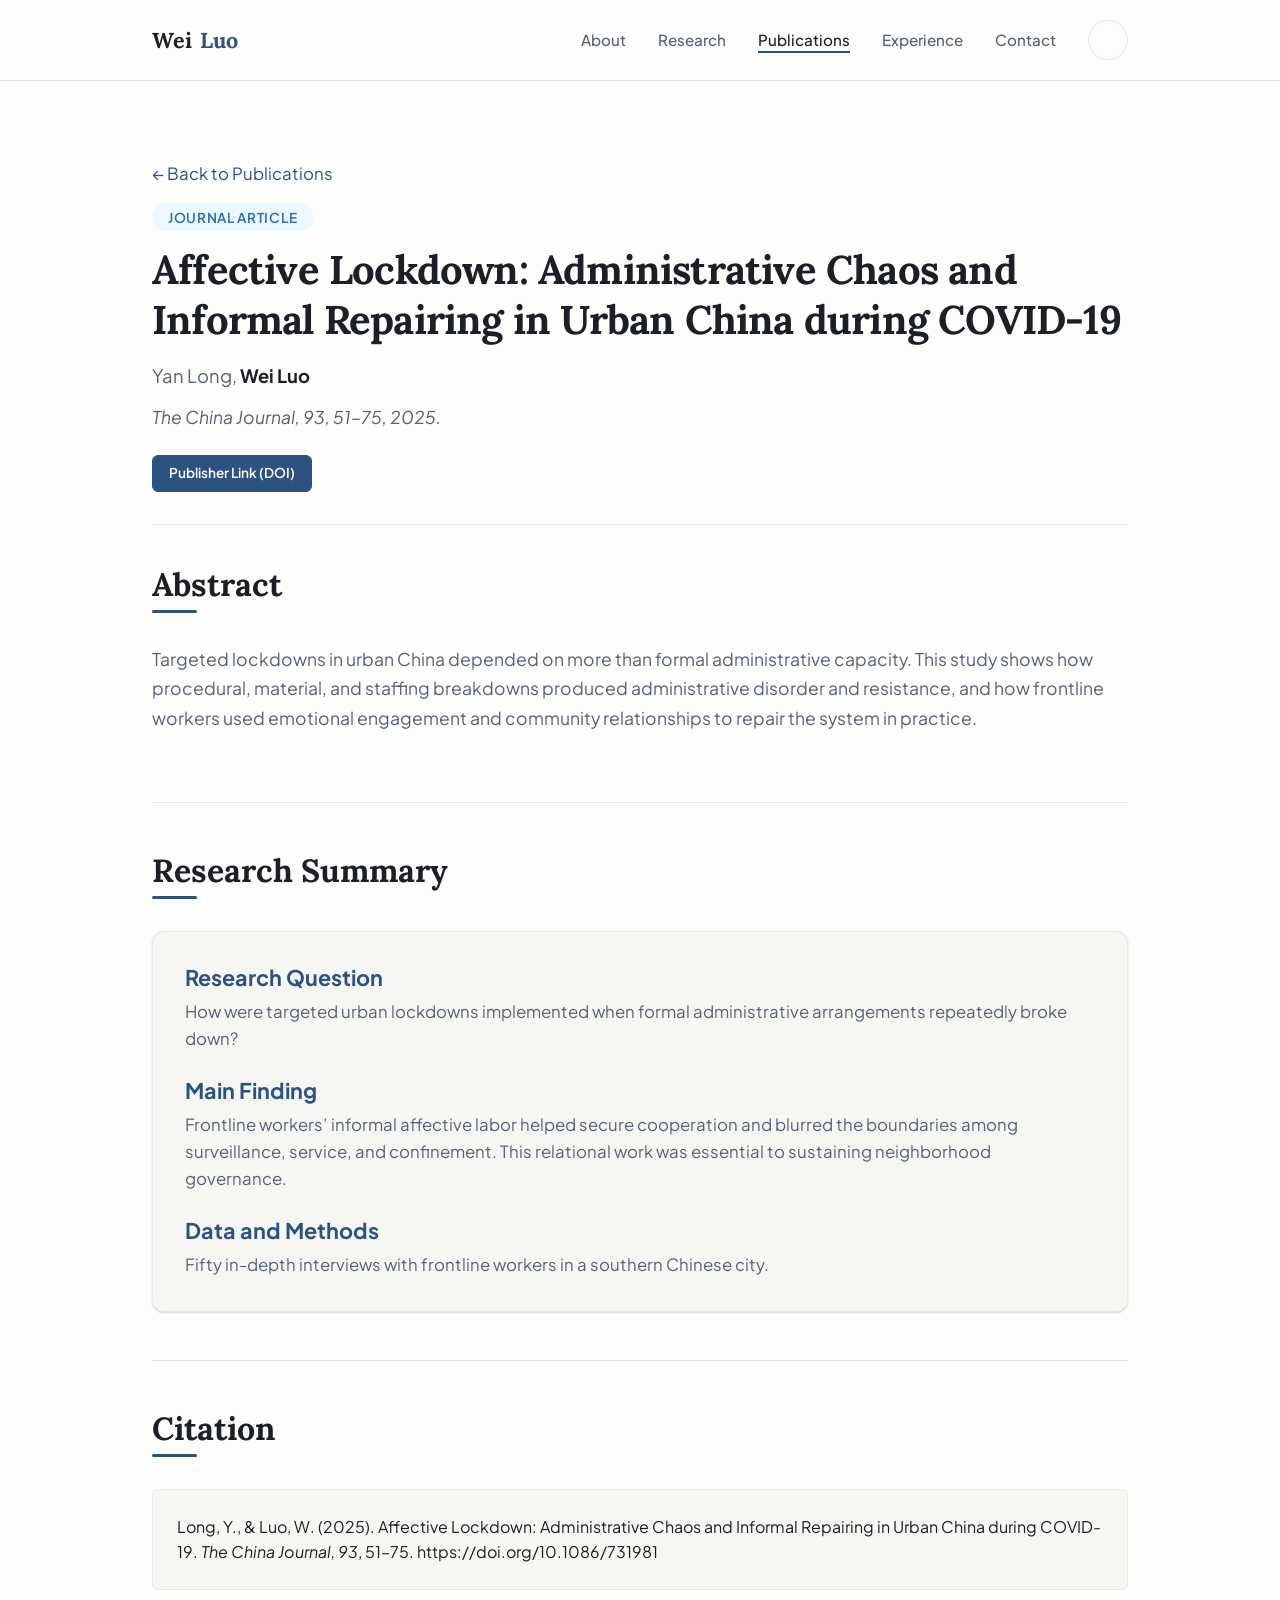
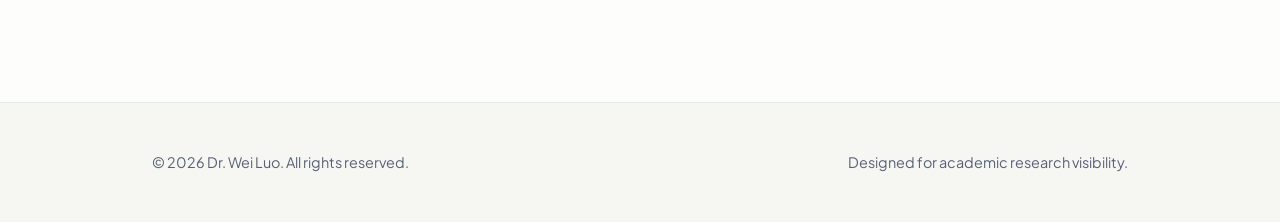
==== publications/affective-lockdown.html @ ee6fdefd "Add Affective Lockdown publication page" ====
<!DOCTYPE html>
<html lang="en">
<head>
  <meta charset="UTF-8">
  <meta name="viewport" content="width=device-width, initial-scale=1.0">
  <meta name="description" content="A study of administrative breakdowns and frontline workers’ informal affective labor during targeted lockdowns in urban China by Yan Long and Wei Luo.">

  <!-- Google Scholar Bibliographic Metadata -->
  <meta name="citation_title" content="Affective Lockdown: Administrative Chaos and Informal Repairing in Urban China during COVID-19">
  <meta name="citation_author" content="Long, Yan">
  <meta name="citation_author" content="Luo, Wei">
  <meta name="citation_publication_date" content="2025">
  <meta name="citation_journal_title" content="The China Journal">
  <meta name="citation_volume" content="93">
  <meta name="citation_firstpage" content="51">
  <meta name="citation_lastpage" content="75">
  <meta name="citation_doi" content="10.1086/731981">

  <title>Affective Lockdown: Administrative Chaos and Informal Repairing in Urban China during COVID-19 | Dr. Wei Luo</title>
  <link rel="stylesheet" href="../styles.css">

  <script type="application/ld+json">
  {
    "@context":"https://schema.org",
    "@type":"ScholarlyArticle",
    "name":"Affective Lockdown: Administrative Chaos and Informal Repairing in Urban China during COVID-19",
    "author":[{"@type":"Person","name":"Yan Long"},{"@type":"Person","name":"Wei Luo"}],
    "datePublished":"2025",
    "isPartOf":{"@type":"PublicationJournal","name":"The China Journal"},
    "doi":"10.1086/731981",
    "url":"https://wei-luo.com/publications/affective-lockdown.html"
  }
  </script>
</head>
<body>
  <header>
    <div class="nav-container">
      <a href="../index.html" class="logo" id="site-logo">Wei<span>Luo</span></a>
      <ul class="nav-links">
        <li><a href="../index.html#about" id="nav-about">About</a></li>
        <li><a href="../index.html#research" id="nav-research">Research</a></li>
        <li><a href="../index.html#publications" class="active" id="nav-publications">Publications</a></li>
        <li><a href="../index.html#experience" id="nav-experience">Experience</a></li>
        <li><a href="../index.html#contact" id="nav-contact">Contact</a></li>
        <li><button id="theme-toggle" class="theme-toggle-btn" aria-label="Toggle Theme"></button></li>
      </ul>
    </div>
  </header>

  <main class="container" style="padding-top: 5rem;">
    <p style="margin-bottom: 1rem;"><a href="../index.html#publications">&larr; Back to Publications</a></p>
    <article>
      <header style="margin-bottom: 2.5rem; border-bottom: 1px solid var(--border); padding-bottom: 2rem;">
        <span class="pub-tag journal" style="font-size: 0.85rem; padding: 0.35rem 1rem; border-radius: 100px;">Journal Article</span>
        <h1 style="font-size: 2.5rem; margin-top: 1rem; margin-bottom: 1rem;">Affective Lockdown: Administrative Chaos and Informal Repairing in Urban China during COVID-19</h1>
        <div class="pub-authors" style="font-size: 1.15rem; margin-bottom: 0.75rem;">Yan Long, <strong>Wei Luo</strong></div>
        <div class="pub-venue" style="font-size: 1.1rem; color: var(--text-secondary); margin-bottom: 1.5rem;"><em>The China Journal</em>, 93, 51–75, 2025.</div>
        <div class="pub-links">
          <a href="https://doi.org/10.1086/731981" class="pub-link-btn primary-btn" target="_blank">Publisher Link (DOI)</a>
        </div>
      </header>

      <section style="padding: 0 0 3rem 0;">
        <h2>Abstract</h2>
        <p style="font-size: 1.1rem; line-height: 1.7; margin-top: 1rem;">Targeted lockdowns in urban China depended on more than formal administrative capacity. This study shows how procedural, material, and staffing breakdowns produced administrative disorder and resistance, and how frontline workers used emotional engagement and community relationships to repair the system in practice.</p>
      </section>

      <section style="padding: 3rem 0; border-top: 1px solid var(--border);">
        <h2>Research Summary</h2>
        <div class="bio-details" style="grid-template-columns: 1fr; gap: 2rem; margin-top: 1.5rem;">
          <div class="bio-card" style="background-color: var(--bg-secondary); border-radius: var(--radius-md); padding: 2rem;">
            <h3 style="font-family: var(--font-sans); margin-bottom: 0.5rem; color: var(--accent);">Research Question</h3>
            <p style="margin-bottom: 1.5rem;">How were targeted urban lockdowns implemented when formal administrative arrangements repeatedly broke down?</p>
            <h3 style="font-family: var(--font-sans); margin-bottom: 0.5rem; color: var(--accent);">Main Finding</h3>
            <p style="margin-bottom: 1.5rem;">Frontline workers’ informal affective labor helped secure cooperation and blurred the boundaries among surveillance, service, and confinement. This relational work was essential to sustaining neighborhood governance.</p>
            <h3 style="font-family: var(--font-sans); margin-bottom: 0.5rem; color: var(--accent);">Data and Methods</h3>
            <p style="margin-bottom: 0;">Fifty in-depth interviews with frontline workers in a southern Chinese city.</p>
          </div>
        </div>
      </section>

      <section style="padding: 3rem 0; border-top: 1px solid var(--border); margin-bottom: 3rem;">
        <h2>Citation</h2>
        <div style="background-color: var(--bg-secondary); padding: 1.5rem; border-radius: var(--radius-sm); border: 1px solid var(--border); margin-top: 1.5rem;">
          Long, Y., &amp; Luo, W. (2025). Affective Lockdown: Administrative Chaos and Informal Repairing in Urban China during COVID-19. <em>The China Journal, 93</em>, 51–75. https://doi.org/10.1086/731981
        </div>
      </section>
    </article>
  </main>

  <footer>
    <div class="container footer-content">
      <div class="footer-copy">&copy; 2026 Dr. Wei Luo. All rights reserved.</div>
      <div class="footer-copy">Designed for academic research visibility.</div>
    </div>
  </footer>
  <script src="../script.js"></script>
</body>
</html>
---- styles.css ----
/* Google Fonts */
@import url('https://fonts.googleapis.com/css2?family=Lora:ital,wght@0,400..700;1,400..700&family=Plus+Jakarta+Sans:ital,wght@0,300..800;1,300..800&display=swap');

/* CSS Variables & Theme Setup */
:root {
  /* Colors - Light Theme (Academic & Clean) */
  --bg-primary: #fdfdfc;
  --bg-secondary: #f6f6f3;
  --bg-tertiary: #eeeeea;
  --text-primary: #1c1f26;
  --text-secondary: #586174;
  --accent: #2c5282;          /* Academic Navy */
  --accent-light: #ebf8ff;
  --accent-muted: #4a5568;
  --border: #e2e8f0;
  --shadow-sm: 0 1px 3px rgba(0,0,0,0.05), 0 1px 2px rgba(0,0,0,0.1);
  --shadow-md: 0 4px 6px -1px rgba(0,0,0,0.05), 0 2px 4px -1px rgba(0,0,0,0.06);
  --shadow-lg: 0 10px 15px -3px rgba(0, 0, 0, 0.05), 0 4px 6px -2px rgba(0, 0, 0, 0.05);
  --radius-sm: 6px;
  --radius-md: 12px;
  --radius-lg: 18px;
  --transition: all 0.3s cubic-bezier(0.4, 0, 0.2, 1);
  
  /* Fonts */
  --font-serif: 'Lora', Georgia, serif;
  --font-sans: 'Plus Jakarta Sans', system-ui, -apple-system, sans-serif;
  
  /* Layout */
  --container-width: 1040px;
}

[data-theme="dark"] {
  /* Colors - Dark Theme (Sleek Slate) */
  --bg-primary: #0b0f19;
  --bg-secondary: #151c2c;
  --bg-tertiary: #1f293d;
  --text-primary: #f8fafc;
  --text-secondary: #94a3b8;
  --accent: #60a5fa;          /* Electric Academic Blue */
  --accent-light: rgba(96, 165, 250, 0.1);
  --accent-muted: #cbd5e1;
  --border: #1e293b;
  --shadow-sm: 0 1px 3px rgba(0,0,0,0.2);
  --shadow-md: 0 4px 6px -1px rgba(0,0,0,0.3);
  --shadow-lg: 0 10px 15px -3px rgba(0,0,0,0.4);
}

/* Reset and Base Styles */
* {
  box-sizing: border-box;
  margin: 0;
  padding: 0;
}

html {
  scroll-behavior: smooth;
  font-size: 16px;
}

body {
  font-family: var(--font-sans);
  background-color: var(--bg-primary);
  color: var(--text-primary);
  line-height: 1.6;
  -webkit-font-smoothing: antialiased;
  transition: background-color 0.3s ease, color 0.3s ease;
}

/* Typography */
h1, h2, h3, h4 {
  font-family: var(--font-serif);
  color: var(--text-primary);
  font-weight: 700;
  line-height: 1.25;
}

h1 {
  font-size: 2.75rem;
  letter-spacing: -0.02em;
}

h2 {
  font-size: 2rem;
  position: relative;
  padding-bottom: 0.5rem;
  margin-bottom: 2rem;
}

h2::after {
  content: '';
  position: absolute;
  bottom: 0;
  left: 0;
  width: 45px;
  height: 3px;
  background-color: var(--accent);
  border-radius: 2px;
  transition: var(--transition);
}

h3 {
  font-size: 1.35rem;
  margin-bottom: 0.5rem;
}

p {
  color: var(--text-secondary);
  margin-bottom: 1.25rem;
  font-size: 1.05rem;
}

a {
  color: var(--accent);
  text-decoration: none;
  transition: var(--transition);
}

a:hover {
  opacity: 0.85;
}

/* Navigation Bar */
header {
  position: sticky;
  top: 0;
  z-index: 100;
  background-color: rgba(253, 253, 252, 0.8);
  backdrop-filter: blur(12px);
  -webkit-backdrop-filter: blur(12px);
  border-bottom: 1px solid var(--border);
  transition: var(--transition);
}

[data-theme="dark"] header {
  background-color: rgba(11, 15, 25, 0.8);
}

.nav-container {
  max-width: var(--container-width);
  margin: 0 auto;
  padding: 1.25rem 2rem;
  display: flex;
  justify-content: space-between;
  align-items: center;
}

.logo {
  font-family: var(--font-serif);
  font-weight: 700;
  font-size: 1.35rem;
  color: var(--text-primary);
  display: flex;
  align-items: center;
  gap: 0.5rem;
}

.logo span {
  color: var(--accent);
}

.nav-links {
  display: flex;
  list-style: none;
  gap: 2rem;
  align-items: center;
}

.nav-links a {
  color: var(--text-secondary);
  font-weight: 500;
  font-size: 0.95rem;
  padding: 0.25rem 0;
  position: relative;
}

.nav-links a:hover,
.nav-links a.active {
  color: var(--text-primary);
}

.nav-links a::after {
  content: '';
  position: absolute;
  bottom: 0;
  left: 0;
  width: 100%;
  height: 2px;
  background-color: var(--accent);
  transform: scaleX(0);
  transform-origin: right;
  transition: transform 0.3s ease;
}

.nav-links a:hover::after,
.nav-links a.active::after {
  transform: scaleX(1);
  transform-origin: left;
}

/* Theme Toggle Button */
.theme-toggle-btn {
  background: none;
  border: 1px solid var(--border);
  color: var(--text-primary);
  cursor: pointer;
  width: 40px;
  height: 40px;
  border-radius: 50%;
  display: flex;
  align-items: center;
  justify-content: center;
  transition: var(--transition);
}

.theme-toggle-btn:hover {
  background-color: var(--bg-secondary);
  transform: scale(1.05);
}

.theme-toggle-btn svg {
  width: 18px;
  height: 18px;
  fill: currentColor;
}

/* Mobile Nav Toggle */
.mobile-nav-toggle {
  display: none;
  background: none;
  border: none;
  cursor: pointer;
  padding: 0.5rem;
}

/* Container */
.container {
  max-width: var(--container-width);
  margin: 0 auto;
  padding: 0 2rem;
}

/* Section styling */
section {
  padding: 5.5rem 0;
}

/* Hero Section */
.hero {
  display: flex;
  align-items: center;
  gap: 4rem;
  padding-top: 7rem;
  padding-bottom: 5.5rem;
}

.hero-content {
  flex: 1.2;
}

.hero-tag {
  display: inline-block;
  background-color: var(--accent-light);
  color: var(--accent);
  padding: 0.35rem 1rem;
  border-radius: 100px;
  font-size: 0.85rem;
  font-weight: 600;
  margin-bottom: 1.5rem;
  letter-spacing: 0.05em;
  text-transform: uppercase;
}

.hero-content h1 {
  margin-bottom: 1.5rem;
}

.hero-content p.subtitle {
  font-family: var(--font-serif);
  font-size: 1.25rem;
  font-style: italic;
  color: var(--text-primary);
  margin-bottom: 2rem;
}

.hero-image-container {
  flex: 0.8;
  display: flex;
  justify-content: center;
  position: relative;
}

.hero-image-wrapper {
  width: 320px;
  height: 320px;
  border-radius: var(--radius-sm);
  overflow: hidden;
  border: 1px solid var(--border);
  box-shadow: var(--shadow-md);
}

.hero-image {
  display: block;
  width: 100%;
  height: 100%;
  object-fit: cover;
}

.social-links {
  display: flex;
  gap: 1.25rem;
  margin-top: 2rem;
}

.social-btn {
  display: inline-flex;
  align-items: center;
  justify-content: center;
  width: 44px;
  height: 44px;
  border-radius: 50%;
  background-color: var(--bg-secondary);
  border: 1px solid var(--border);
  color: var(--text-secondary);
  font-size: 1.2rem;
  transition: var(--transition);
}

.social-btn:hover {
  background-color: var(--accent);
  color: var(--bg-primary);
  transform: translateY(-3px);
  box-shadow: var(--shadow-md);
}

/* About / Biography section details */
.bio-details {
  display: grid;
  grid-template-columns: 1.5fr 1fr;
  gap: 3.5rem;
}

.bio-card {
  background-color: var(--bg-secondary);
  padding: 2.5rem;
  border-radius: var(--radius-md);
  border: 1px solid var(--border);
  box-shadow: var(--shadow-sm);
}

.bio-card h3 {
  font-family: var(--font-sans);
  font-weight: 700;
  margin-bottom: 1.5rem;
  color: var(--text-primary);
}

.interest-list {
  list-style: none;
  display: flex;
  flex-direction: column;
  gap: 1rem;
}

.interest-item {
  display: flex;
  align-items: flex-start;
  gap: 0.75rem;
}

.interest-item svg {
  width: 20px;
  height: 20px;
  color: var(--accent);
  margin-top: 0.15rem;
  flex-shrink: 0;
}

/* Publications Grid & Interactive Filters */
.filter-container {
  display: flex;
  gap: 1rem;
  margin-bottom: 2.5rem;
  flex-wrap: wrap;
}

.filter-btn {
  background-color: var(--bg-secondary);
  border: 1px solid var(--border);
  color: var(--text-secondary);
  padding: 0.5rem 1.25rem;
  border-radius: 100px;
  font-weight: 500;
  font-size: 0.9rem;
  cursor: pointer;
  transition: var(--transition);
}

.filter-btn:hover,
.filter-btn.active {
  background-color: var(--accent);
  color: var(--bg-primary);
  border-color: var(--accent);
}

.publication-list {
  display: flex;
  flex-direction: column;
  gap: 1.5rem;
}

.publication-item {
  background-color: var(--bg-primary);
  border: 1px solid var(--border);
  padding: 2rem;
  border-radius: var(--radius-md);
  box-shadow: var(--shadow-sm);
  transition: var(--transition);
  position: relative;
  overflow: hidden;
}

.publication-item:hover {
  transform: translateY(-2px);
  box-shadow: var(--shadow-md);
  border-color: var(--accent);
}

.pub-meta {
  display: flex;
  align-items: center;
  gap: 1rem;
  margin-bottom: 0.75rem;
  flex-wrap: wrap;
}

.pub-tag {
  font-size: 0.75rem;
  font-weight: 600;
  text-transform: uppercase;
  letter-spacing: 0.05em;
  padding: 0.25rem 0.75rem;
  border-radius: 4px;
  background-color: var(--bg-secondary);
  color: var(--text-secondary);
}

.pub-tag.journal {
  background-color: #ebf8ff;
  color: #2b6cb0;
}

[data-theme="dark"] .pub-tag.journal {
  background-color: rgba(96, 165, 250, 0.15);
  color: #93c5fd;
}

.pub-tag.conference {
  background-color: #f0fff4;
  color: #2f855a;
}

[data-theme="dark"] .pub-tag.conference {
  background-color: rgba(74, 222, 128, 0.15);
  color: #86efac;
}

.pub-year {
  font-size: 0.85rem;
  color: var(--text-secondary);
  font-weight: 600;
}

.pub-title {
  font-family: var(--font-serif);
  font-size: 1.35rem;
  font-weight: 700;
  margin-bottom: 0.75rem;
  color: var(--text-primary);
}

.pub-authors {
  font-size: 0.95rem;
  color: var(--text-secondary);
  margin-bottom: 1rem;
}

.pub-authors strong {
  color: var(--text-primary);
}

.pub-venue {
  font-style: italic;
  font-size: 0.95rem;
  color: var(--text-secondary);
  margin-bottom: 1.25rem;
}

.pub-links {
  display: flex;
  gap: 1rem;
  flex-wrap: wrap;
}

.pub-link-btn {
  display: inline-flex;
  align-items: center;
  gap: 0.5rem;
  padding: 0.4rem 1rem;
  border-radius: var(--radius-sm);
  background-color: var(--bg-secondary);
  border: 1px solid var(--border);
  font-size: 0.85rem;
  font-weight: 600;
  color: var(--text-primary);
  transition: var(--transition);
}

.pub-link-btn:hover {
  background-color: var(--accent);
  color: var(--bg-primary);
  border-color: var(--accent);
}

.pub-link-btn.primary-btn {
  background-color: var(--accent);
  color: var(--bg-primary);
  border-color: var(--accent);
}

.pub-link-btn.primary-btn:hover {
  opacity: 0.9;
}

.abstract-toggle {
  background: none;
  border: none;
  color: var(--accent);
  font-weight: 600;
  font-size: 0.85rem;
  cursor: pointer;
  padding: 0.4rem 0;
  display: flex;
  align-items: center;
  gap: 0.25rem;
}

.abstract-content {
  max-height: 0;
  overflow: hidden;
  transition: max-height 0.4s cubic-bezier(0.4, 0, 0.2, 1);
  background-color: var(--bg-secondary);
  border-radius: var(--radius-sm);
  margin-top: 1rem;
  font-size: 0.95rem;
}

.abstract-content.open {
  max-height: 300px;
  padding: 1.25rem;
  border: 1px solid var(--border);
}

/* Teaching and Research Experience Timeline */
.timeline {
  position: relative;
  max-width: 800px;
  margin: 0 auto;
}

.timeline::after {
  content: '';
  position: absolute;
  width: 2px;
  background-color: var(--border);
  top: 0;
  bottom: 0;
  left: 50%;
  margin-left: -1px;
}

.timeline-item {
  padding: 10px 40px;
  position: relative;
  background-color: inherit;
  width: 50%;
}

.timeline-item::after {
  content: '';
  position: absolute;
  width: 16px;
  height: 16px;
  right: -8px;
  background-color: var(--bg-primary);
  border: 4px solid var(--accent);
  top: 15px;
  border-radius: 50%;
  z-index: 1;
  transition: var(--transition);
}

.timeline-item:hover::after {
  background-color: var(--accent);
  transform: scale(1.2);
}

.left {
  left: 0;
}

.right {
  left: 50%;
}

.right::after {
  left: -8px;
}

.timeline-content {
  padding: 1.75rem;
  background-color: var(--bg-secondary);
  position: relative;
  border-radius: var(--radius-md);
  border: 1px solid var(--border);
  box-shadow: var(--shadow-sm);
}

.timeline-date {
  font-weight: 700;
  color: var(--accent);
  font-size: 0.9rem;
  margin-bottom: 0.5rem;
}

.timeline-content h3 {
  font-family: var(--font-sans);
  font-weight: 700;
  margin-bottom: 0.25rem;
}

.timeline-institution {
  font-style: italic;
  font-size: 0.95rem;
  color: var(--text-secondary);
  margin-bottom: 1rem;
}

/* News Section */
.news-grid {
  display: grid;
  grid-template-columns: repeat(auto-fill, minmax(300px, 1fr));
  gap: 2rem;
}

.news-card {
  background-color: var(--bg-secondary);
  border: 1px solid var(--border);
  border-radius: var(--radius-md);
  padding: 2rem;
  transition: var(--transition);
}

.news-card:hover {
  transform: translateY(-4px);
  box-shadow: var(--shadow-md);
  border-color: var(--accent);
}

.news-date {
  font-size: 0.85rem;
  font-weight: 600;
  color: var(--accent);
  margin-bottom: 0.75rem;
  display: block;
}

.news-card h3 {
  font-family: var(--font-serif);
  margin-bottom: 1rem;
}

/* Contact Details */
.contact-container {
  display: grid;
  grid-template-columns: 1fr 1fr;
  gap: 4rem;
}

.contact-info {
  display: flex;
  flex-direction: column;
  gap: 2rem;
}

.contact-method {
  display: flex;
  align-items: flex-start;
  gap: 1.25rem;
}

.contact-icon {
  width: 48px;
  height: 48px;
  border-radius: var(--radius-sm);
  background-color: var(--accent-light);
  color: var(--accent);
  display: flex;
  align-items: center;
  justify-content: center;
  font-size: 1.2rem;
  flex-shrink: 0;
}

.contact-text h4 {
  font-family: var(--font-sans);
  font-weight: 600;
  font-size: 1.1rem;
  margin-bottom: 0.25rem;
}

.contact-form {
  display: flex;
  flex-direction: column;
  gap: 1.25rem;
  background-color: var(--bg-secondary);
  padding: 2.5rem;
  border-radius: var(--radius-md);
  border: 1px solid var(--border);
}

.form-group {
  display: flex;
  flex-direction: column;
  gap: 0.5rem;
}

.form-group label {
  font-size: 0.9rem;
  font-weight: 600;
  color: var(--text-secondary);
}

.form-control {
  padding: 0.75rem 1rem;
  border-radius: var(--radius-sm);
  border: 1px solid var(--border);
  background-color: var(--bg-primary);
  color: var(--text-primary);
  font-family: var(--font-sans);
  font-size: 0.95rem;
  transition: var(--transition);
}

.form-control:focus {
  outline: none;
  border-color: var(--accent);
  box-shadow: 0 0 0 3px var(--accent-light);
}

.submit-btn {
  background-color: var(--accent);
  color: var(--bg-primary);
  border: none;
  padding: 0.85rem 1.5rem;
  border-radius: var(--radius-sm);
  font-weight: 600;
  cursor: pointer;
  transition: var(--transition);
  display: inline-flex;
  justify-content: center;
  align-items: center;
}

.submit-btn:hover {
  opacity: 0.95;
  transform: translateY(-1px);
}

/* Footer styling */
footer {
  background-color: var(--bg-secondary);
  border-top: 1px solid var(--border);
  padding: 3rem 0;
  margin-top: 4rem;
}

.footer-content {
  display: flex;
  justify-content: space-between;
  align-items: center;
  flex-wrap: wrap;
  gap: 1.5rem;
}

.footer-copy {
  font-size: 0.9rem;
  color: var(--text-secondary);
}

/* Responsive Styles */
@media (max-width: 900px) {
  h1 {
    font-size: 2.25rem;
  }
  .hero {
    flex-direction: column-reverse;
    text-align: center;
    gap: 2.5rem;
    padding-top: 4rem;
  }
  .hero-content {
    display: flex;
    flex-direction: column;
    align-items: center;
  }
  .social-links {
    justify-content: center;
  }
  .bio-details,
  .contact-container {
    grid-template-columns: 1fr;
    gap: 2.5rem;
  }
  /* Timeline shift to left */
  .timeline::after {
    left: 31px;
  }
  .timeline-item {
    width: 100%;
    padding-left: 70px;
    padding-right: 25px;
  }
  .timeline-item.right {
    left: 0%;
  }
  .timeline-item::after {
    left: 23px;
  }
}

@media (max-width: 600px) {
  .nav-container {
    padding: 1rem 1.5rem;
  }
  .nav-links {
    display: none; /* Can add a mobile hamburger menu via JS if desired */
  }
  .mobile-nav-toggle {
    display: block;
  }
  .hero-image-wrapper {
    width: 250px;
    height: 250px;
  }
  section {
    padding: 3.5rem 0;
  }
  .publication-item {
    padding: 1.5rem;
  }
  .pub-title {
    font-size: 1.15rem;
  }
}
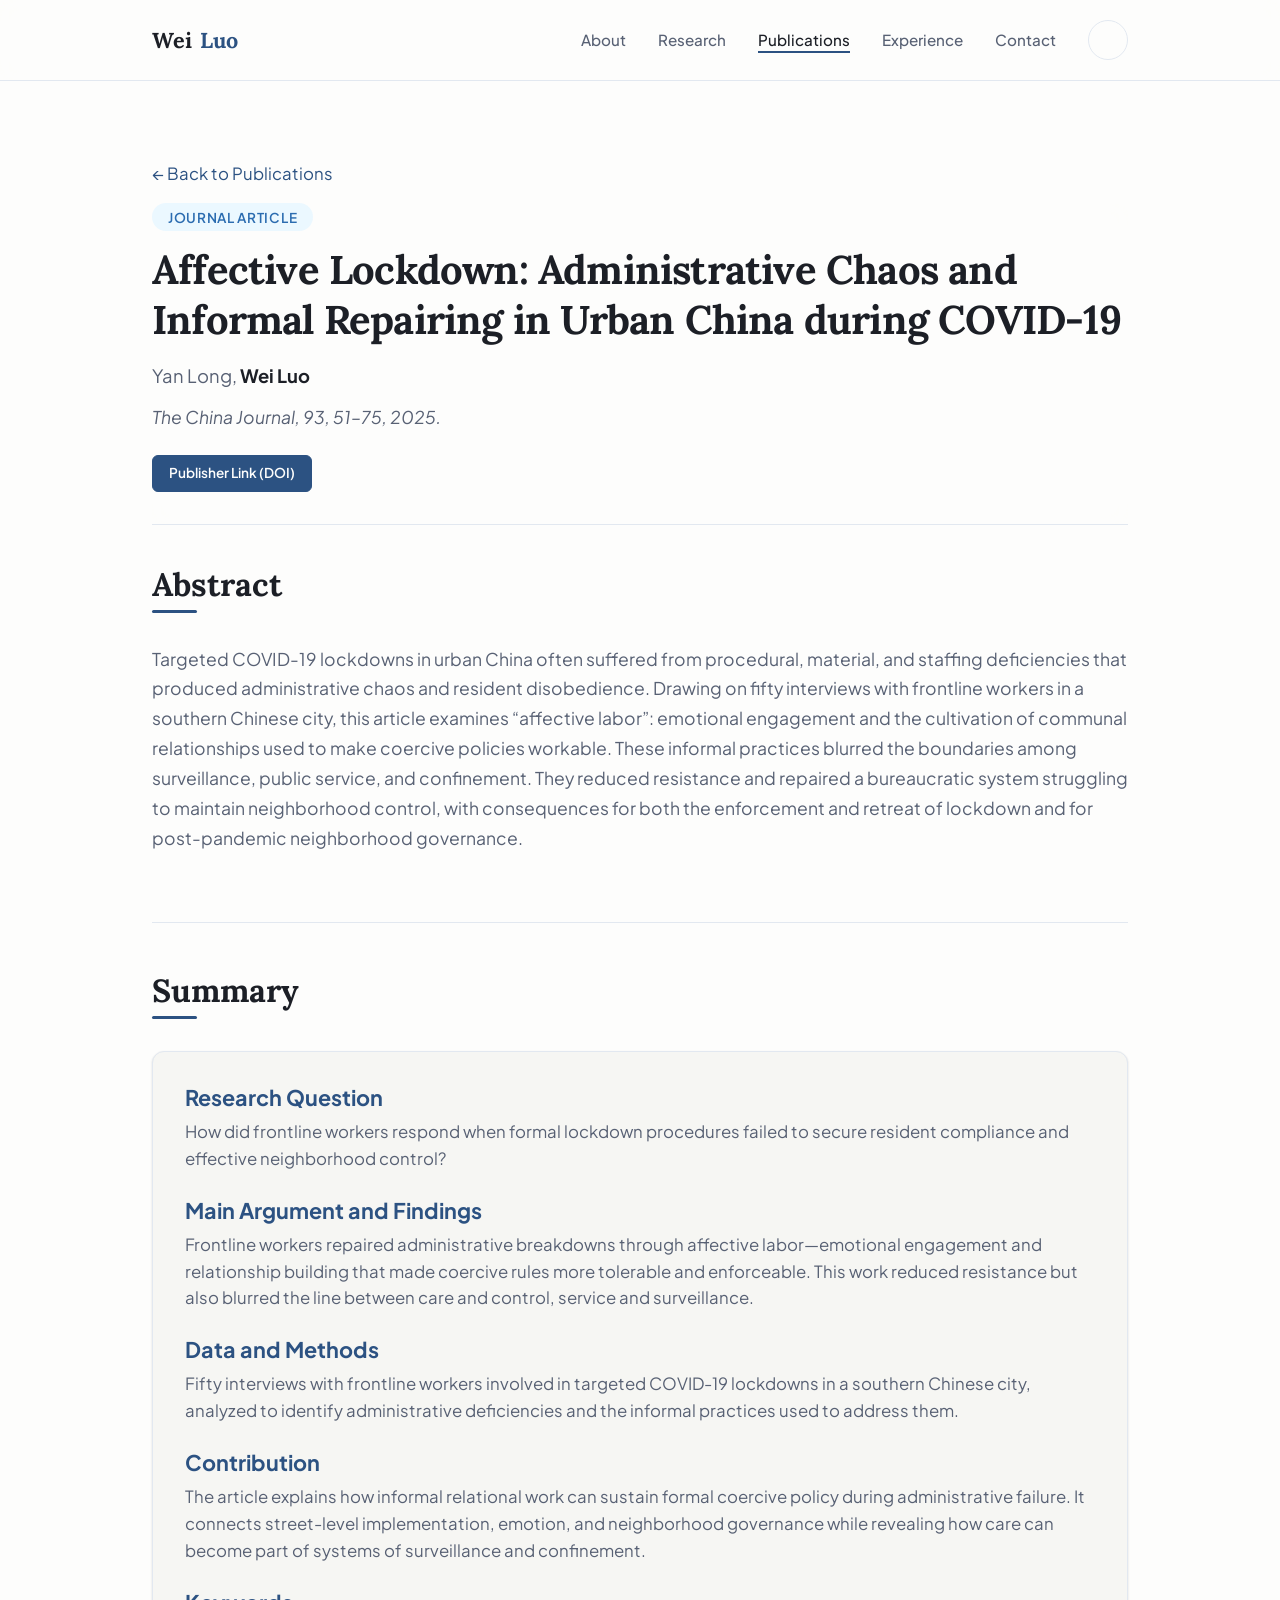
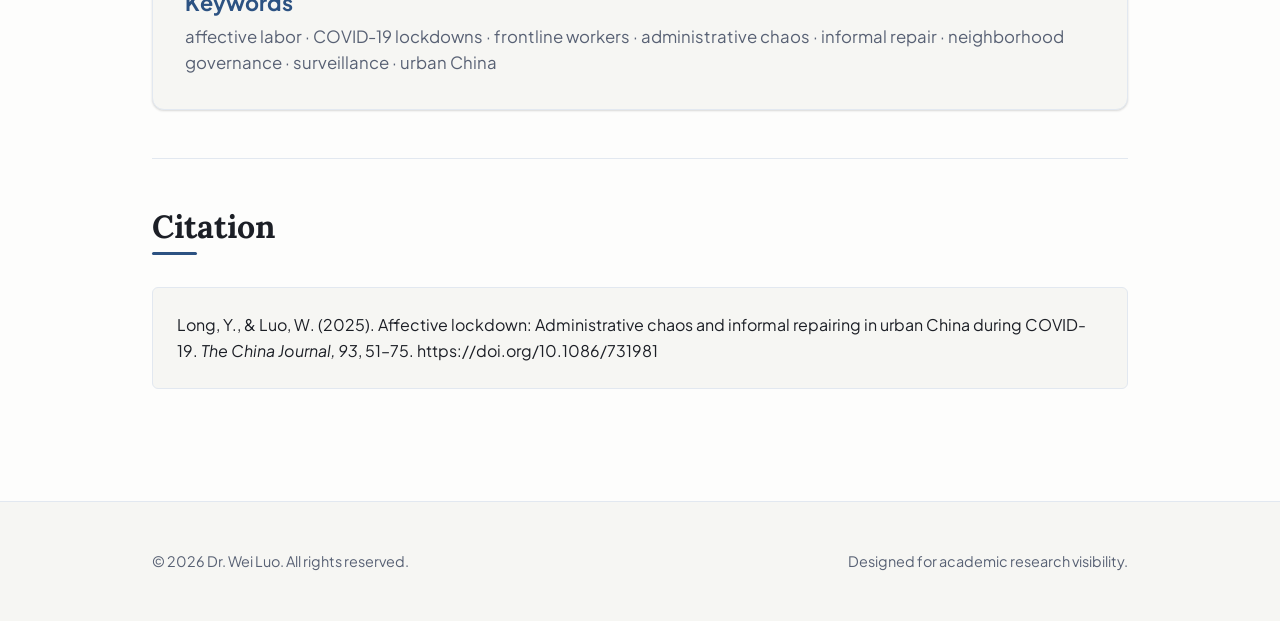
==== commit 076fb0e2: "Revise research summary for affective-lockdown" ====
--- a/publications/affective-lockdown.html
+++ b/publications/affective-lockdown.html
@@ -3,12 +3,23 @@
 <head>
   <meta charset="UTF-8">
   <meta name="viewport" content="width=device-width, initial-scale=1.0">
-  <meta name="description" content="A study of administrative breakdowns and frontline workers’ informal affective labor during targeted lockdowns in urban China by Yan Long and Wei Luo.">
+  <meta name="description" content="An interview study of how frontline workers used affective labor to repair administrative failures during targeted COVID-19 lockdowns in urban China.">
+  <meta name="keywords" content="affective labor, COVID-19 lockdowns, frontline workers, administrative chaos, informal repair, neighborhood governance, surveillance, urban China">
+  <link rel="canonical" href="https://wei-luo.com/publications/affective-lockdown.html">
 
-  <!-- Google Scholar Bibliographic Metadata -->
+  <meta property="og:type" content="article">
+  <meta property="og:title" content="Affective Lockdown: Administrative Chaos and Informal Repairing in Urban China during COVID-19">
+  <meta property="og:description" content="An interview study of how frontline workers used affective labor to repair administrative failures during targeted COVID-19 lockdowns in urban China.">
+  <meta property="og:url" content="https://wei-luo.com/publications/affective-lockdown.html">
+  <meta property="article:published_time" content="2025-01-01">
+  <meta name="twitter:card" content="summary">
+  <meta name="twitter:title" content="Affective Lockdown: Administrative Chaos and Informal Repairing in Urban China during COVID-19">
+  <meta name="twitter:description" content="An interview study of how frontline workers used affective labor to repair administrative failures during targeted COVID-19 lockdowns in urban China.">
+
+  <!-- Google Scholar bibliographic metadata -->
   <meta name="citation_title" content="Affective Lockdown: Administrative Chaos and Informal Repairing in Urban China during COVID-19">
-  <meta name="citation_author" content="Long, Yan">
-  <meta name="citation_author" content="Luo, Wei">
+  <meta name="citation_author" content="Yan Long">
+  <meta name="citation_author" content="Wei Luo">
   <meta name="citation_publication_date" content="2025">
   <meta name="citation_journal_title" content="The China Journal">
   <meta name="citation_volume" content="93">
@@ -20,16 +31,86 @@
   <link rel="stylesheet" href="../styles.css">
 
   <script type="application/ld+json">
-  {
-    "@context":"https://schema.org",
-    "@type":"ScholarlyArticle",
-    "name":"Affective Lockdown: Administrative Chaos and Informal Repairing in Urban China during COVID-19",
-    "author":[{"@type":"Person","name":"Yan Long"},{"@type":"Person","name":"Wei Luo"}],
-    "datePublished":"2025",
-    "isPartOf":{"@type":"PublicationJournal","name":"The China Journal"},
-    "doi":"10.1086/731981",
-    "url":"https://wei-luo.com/publications/affective-lockdown.html"
-  }
+{
+  "@context": "https://schema.org",
+  "@type": "ScholarlyArticle",
+  "headline": "Affective Lockdown: Administrative Chaos and Informal Repairing in Urban China during COVID-19",
+  "name": "Affective Lockdown: Administrative Chaos and Informal Repairing in Urban China during COVID-19",
+  "description": "An interview study of how frontline workers used affective labor to repair administrative failures during targeted COVID-19 lockdowns in urban China.",
+  "abstract": "Targeted COVID-19 lockdowns in urban China often suffered from procedural, material, and staffing deficiencies that produced administrative chaos and resident disobedience. Drawing on fifty interviews with frontline workers in a southern Chinese city, this article examines “affective labor”: emotional engagement and the cultivation of communal relationships used to make coercive policies workable. These informal practices blurred the boundaries among surveillance, public service, and confinement. They reduced resistance and repaired a bureaucratic system struggling to maintain neighborhood control, with consequences for both the enforcement and retreat of lockdown and for post-pandemic neighborhood governance.",
+  "author": [
+    {
+      "@type": "Person",
+      "name": "Yan Long"
+    },
+    {
+      "@type": "Person",
+      "name": "Wei Luo",
+      "affiliation": {
+        "@type": "CollegeOrUniversity",
+        "name": "Peking University"
+      }
+    }
+  ],
+  "datePublished": "2025-01-01",
+  "isPartOf": {
+    "@type": "Periodical",
+    "name": "The China Journal"
+  },
+  "volumeNumber": "93",
+  "pageStart": "51",
+  "pageEnd": "75",
+  "identifier": "https://doi.org/10.1086/731981",
+  "doi": "10.1086/731981",
+  "url": "https://wei-luo.com/publications/affective-lockdown.html",
+  "mainEntityOfPage": "https://wei-luo.com/publications/affective-lockdown.html",
+  "sameAs": "https://doi.org/10.1086/731981",
+  "keywords": [
+    "affective labor",
+    "COVID-19 lockdowns",
+    "frontline workers",
+    "administrative chaos",
+    "informal repair",
+    "neighborhood governance",
+    "surveillance",
+    "urban China"
+  ],
+  "about": [
+    {
+      "@type": "Thing",
+      "name": "affective labor"
+    },
+    {
+      "@type": "Thing",
+      "name": "COVID-19 lockdowns"
+    },
+    {
+      "@type": "Thing",
+      "name": "frontline workers"
+    },
+    {
+      "@type": "Thing",
+      "name": "administrative chaos"
+    },
+    {
+      "@type": "Thing",
+      "name": "informal repair"
+    },
+    {
+      "@type": "Thing",
+      "name": "neighborhood governance"
+    },
+    {
+      "@type": "Thing",
+      "name": "surveillance"
+    },
+    {
+      "@type": "Thing",
+      "name": "urban China"
+    }
+  ],
+  "inLanguage": "en"
+}
   </script>
 </head>
 <body>
@@ -56,25 +137,29 @@
         <div class="pub-authors" style="font-size: 1.15rem; margin-bottom: 0.75rem;">Yan Long, <strong>Wei Luo</strong></div>
         <div class="pub-venue" style="font-size: 1.1rem; color: var(--text-secondary); margin-bottom: 1.5rem;"><em>The China Journal</em>, 93, 51–75, 2025.</div>
         <div class="pub-links">
-          <a href="https://doi.org/10.1086/731981" class="pub-link-btn primary-btn" target="_blank">Publisher Link (DOI)</a>
+          <a href="https://doi.org/10.1086/731981" class="pub-link-btn primary-btn" target="_blank" rel="noopener">Publisher Link (DOI)</a>
         </div>
       </header>
 
       <section style="padding: 0 0 3rem 0;">
         <h2>Abstract</h2>
-        <p style="font-size: 1.1rem; line-height: 1.7; margin-top: 1rem;">Targeted lockdowns in urban China depended on more than formal administrative capacity. This study shows how procedural, material, and staffing breakdowns produced administrative disorder and resistance, and how frontline workers used emotional engagement and community relationships to repair the system in practice.</p>
+        <p style="font-size: 1.1rem; line-height: 1.7; margin-top: 1rem;">Targeted COVID-19 lockdowns in urban China often suffered from procedural, material, and staffing deficiencies that produced administrative chaos and resident disobedience. Drawing on fifty interviews with frontline workers in a southern Chinese city, this article examines “affective labor”: emotional engagement and the cultivation of communal relationships used to make coercive policies workable. These informal practices blurred the boundaries among surveillance, public service, and confinement. They reduced resistance and repaired a bureaucratic system struggling to maintain neighborhood control, with consequences for both the enforcement and retreat of lockdown and for post-pandemic neighborhood governance.</p>
       </section>
 
       <section style="padding: 3rem 0; border-top: 1px solid var(--border);">
-        <h2>Research Summary</h2>
+        <h2>Summary</h2>
         <div class="bio-details" style="grid-template-columns: 1fr; gap: 2rem; margin-top: 1.5rem;">
           <div class="bio-card" style="background-color: var(--bg-secondary); border-radius: var(--radius-md); padding: 2rem;">
             <h3 style="font-family: var(--font-sans); margin-bottom: 0.5rem; color: var(--accent);">Research Question</h3>
-            <p style="margin-bottom: 1.5rem;">How were targeted urban lockdowns implemented when formal administrative arrangements repeatedly broke down?</p>
-            <h3 style="font-family: var(--font-sans); margin-bottom: 0.5rem; color: var(--accent);">Main Finding</h3>
-            <p style="margin-bottom: 1.5rem;">Frontline workers’ informal affective labor helped secure cooperation and blurred the boundaries among surveillance, service, and confinement. This relational work was essential to sustaining neighborhood governance.</p>
+            <p style="margin-bottom: 1.5rem;">How did frontline workers respond when formal lockdown procedures failed to secure resident compliance and effective neighborhood control?</p>
+            <h3 style="font-family: var(--font-sans); margin-bottom: 0.5rem; color: var(--accent);">Main Argument and Findings</h3>
+            <p style="margin-bottom: 1.5rem;">Frontline workers repaired administrative breakdowns through affective labor—emotional engagement and relationship building that made coercive rules more tolerable and enforceable. This work reduced resistance but also blurred the line between care and control, service and surveillance.</p>
             <h3 style="font-family: var(--font-sans); margin-bottom: 0.5rem; color: var(--accent);">Data and Methods</h3>
-            <p style="margin-bottom: 0;">Fifty in-depth interviews with frontline workers in a southern Chinese city.</p>
+            <p style="margin-bottom: 1.5rem;">Fifty interviews with frontline workers involved in targeted COVID-19 lockdowns in a southern Chinese city, analyzed to identify administrative deficiencies and the informal practices used to address them.</p>
+            <h3 style="font-family: var(--font-sans); margin-bottom: 0.5rem; color: var(--accent);">Contribution</h3>
+            <p style="margin-bottom: 1.5rem;">The article explains how informal relational work can sustain formal coercive policy during administrative failure. It connects street-level implementation, emotion, and neighborhood governance while revealing how care can become part of systems of surveillance and confinement.</p>
+            <h3 style="font-family: var(--font-sans); margin-bottom: 0.5rem; color: var(--accent);">Keywords</h3>
+            <p style="margin-bottom: 0;">affective labor · COVID-19 lockdowns · frontline workers · administrative chaos · informal repair · neighborhood governance · surveillance · urban China</p>
           </div>
         </div>
       </section>
@@ -82,7 +167,7 @@
       <section style="padding: 3rem 0; border-top: 1px solid var(--border); margin-bottom: 3rem;">
         <h2>Citation</h2>
         <div style="background-color: var(--bg-secondary); padding: 1.5rem; border-radius: var(--radius-sm); border: 1px solid var(--border); margin-top: 1.5rem;">
-          Long, Y., &amp; Luo, W. (2025). Affective Lockdown: Administrative Chaos and Informal Repairing in Urban China during COVID-19. <em>The China Journal, 93</em>, 51–75. https://doi.org/10.1086/731981
+          Long, Y., &amp; Luo, W. (2025). Affective lockdown: Administrative chaos and informal repairing in urban China during COVID-19. <em>The China Journal, 93</em>, 51–75. https://doi.org/10.1086/731981
         </div>
       </section>
     </article>
